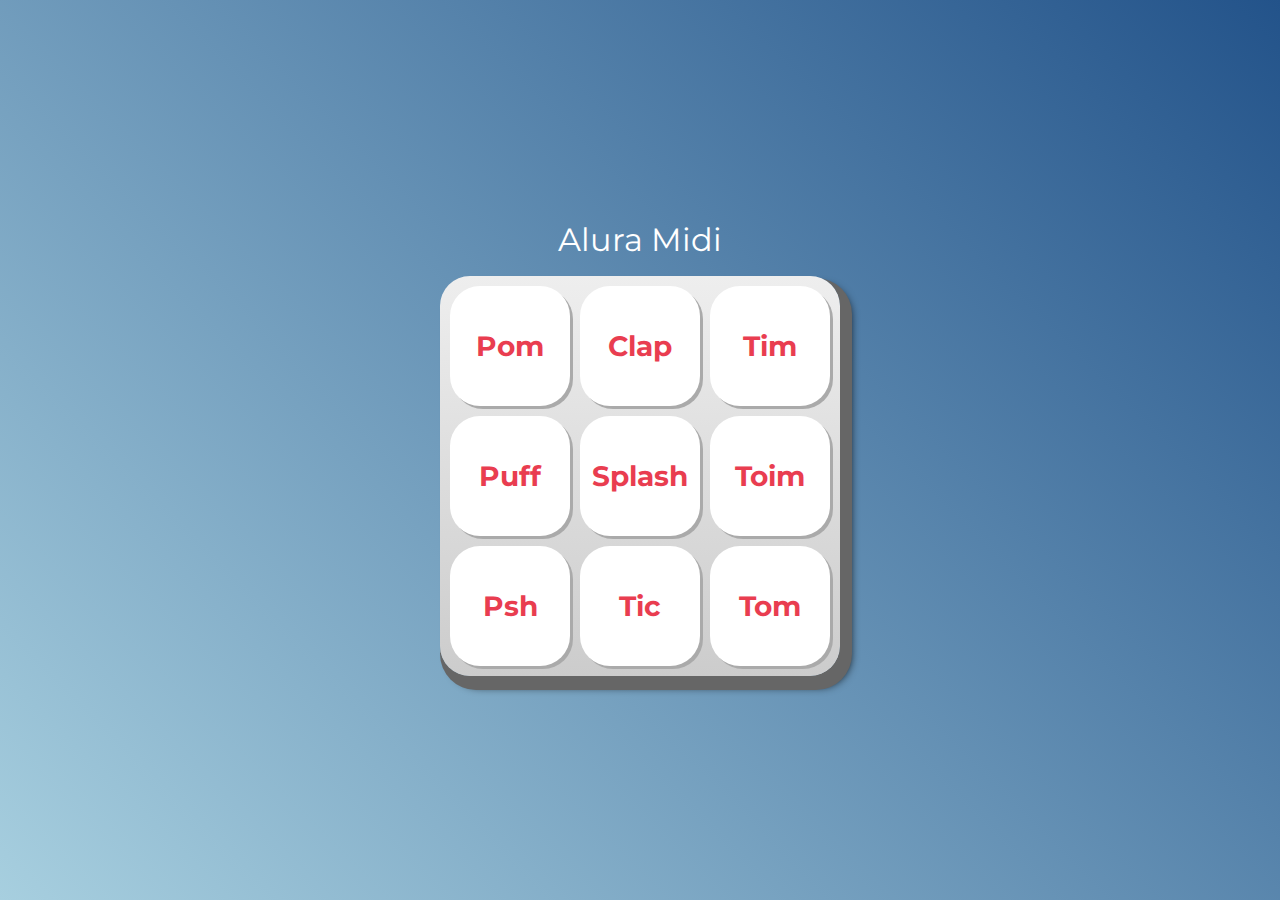
==== aluramidi-curso-aula4/index.html @ 7d7ca87d "Add files via upload" ====
<!DOCTYPE html>
<html lang="pt-BR">
<head>
    <meta charset="UTF-8">
    <meta http-equiv="X-UA-Compatible" content="IE=edge">
    <meta name="viewport" content="width=device-width, initial-scale=1.0">

    <title>Alura MIDI</title>

    <link rel="preconnect" href="https://fonts.googleapis.com">
    <link rel="preconnect" href="https://fonts.gstatic.com" crossorigin>
    <link href="https://fonts.googleapis.com/css2?family=Montserrat:wght@500;600&display=swap" rel="stylesheet">

    <link rel="icon" type="image/png" href="images/bateria.png">
    <link rel="stylesheet" href="css/reset.css">
    <link rel="stylesheet" href="css/estilos.css">

</head>
<body>

    <h1>Alura Midi</h1>

    <section class="teclado">
        <button class="tecla tecla_pom">Pom</button>
        <button class="tecla tecla_clap">Clap</button>
        <button class="tecla tecla_tim">Tim</button>

        <button class="tecla tecla_puff">Puff</button>
        <button class="tecla tecla_splash">Splash</button>
        <button class="tecla tecla_toim">Toim</button>

        <button class="tecla tecla_psh">Psh</button>
        <button class="tecla tecla_tic">Tic</button>
        <button class="tecla tecla_tom">Tom</button>
    </section>

    <audio src="sounds/keyq.wav" id="som_tecla_pom"></audio>
    <audio src="sounds/keyw.wav" id="som_tecla_clap"></audio>
    <audio src="sounds/keye.wav" id="som_tecla_tim"></audio>
    <audio src="sounds/keya.wav" id="som_tecla_puff"></audio>
    <audio src="sounds/keys.wav" id="som_tecla_splash"></audio>
    <audio src="sounds/keyd.wav" id="som_tecla_toim"></audio>
    <audio src="sounds/keyz.wav" id="som_tecla_psh"></audio>
    <audio src="sounds/keyx.wav" id="som_tecla_tic"></audio>
    <audio src="sounds/keyc.wav" id="som_tecla_tom"></audio>

    <script src="main.js"></script>

</body>
</html>
---- aluramidi-curso-aula4/css/estilos.css ----
:root {
  --cinza: #aaa;
  --vermelha: #e93d50;
  --vermelha-escura: #af303f;
  --branca: #fff;
  --luz: rgb(229, 255, 0);
}

body {
  align-items: center;
  background: linear-gradient(45deg, #a7cfdf 0%,#23538a 100%);
  display: flex;
  justify-content: center;
  flex-direction: column;
  font-family: 'Montserrat', sans-serif;
  min-height: 100vh;
}

h1 {
  color: var(--branca);
  margin-bottom: 20px;
  font-size: 2rem;
}

.teclado {
  background: linear-gradient(to bottom, #eeeeee 0%,#cccccc 100%);
  box-shadow: 6px 8px 0 6px #666, 10px 10px 10px #000;
  border-radius: 30px;
  display: grid;
  gap: 10px;
  grid-template-columns: repeat(3, 1fr);
  padding: 10px;
}

.tecla {
  background-color: var(--branca);
  border-radius: 30px;
  box-shadow: 3px 3px 0 var(--cinza);
  color: var(--vermelha);
  cursor: pointer;
  height: 120px;
  font-size: 1.75em;
  font-weight: bold;
  line-height: 120px;
  text-align: center;
  width: 120px;
}

.tecla.ativa,
.tecla:active {
  background-color: var(--vermelha);
  border: 4px solid  var(--vermelha);
  box-shadow: 3px 3px 0 var(--vermelha-escura) inset;
  color: var(--branca);
  outline: none;
}

.tecla.focus,
.tecla:focus {
  outline: none;
  box-shadow: 1px 1px 10px var(--luz);
}

.tecla.active:focus,
.tecla:active:focus {
  box-shadow: 3px 3px 0 var(--vermelha-escura) inset, 1px 1px 10px var(--luz);
}
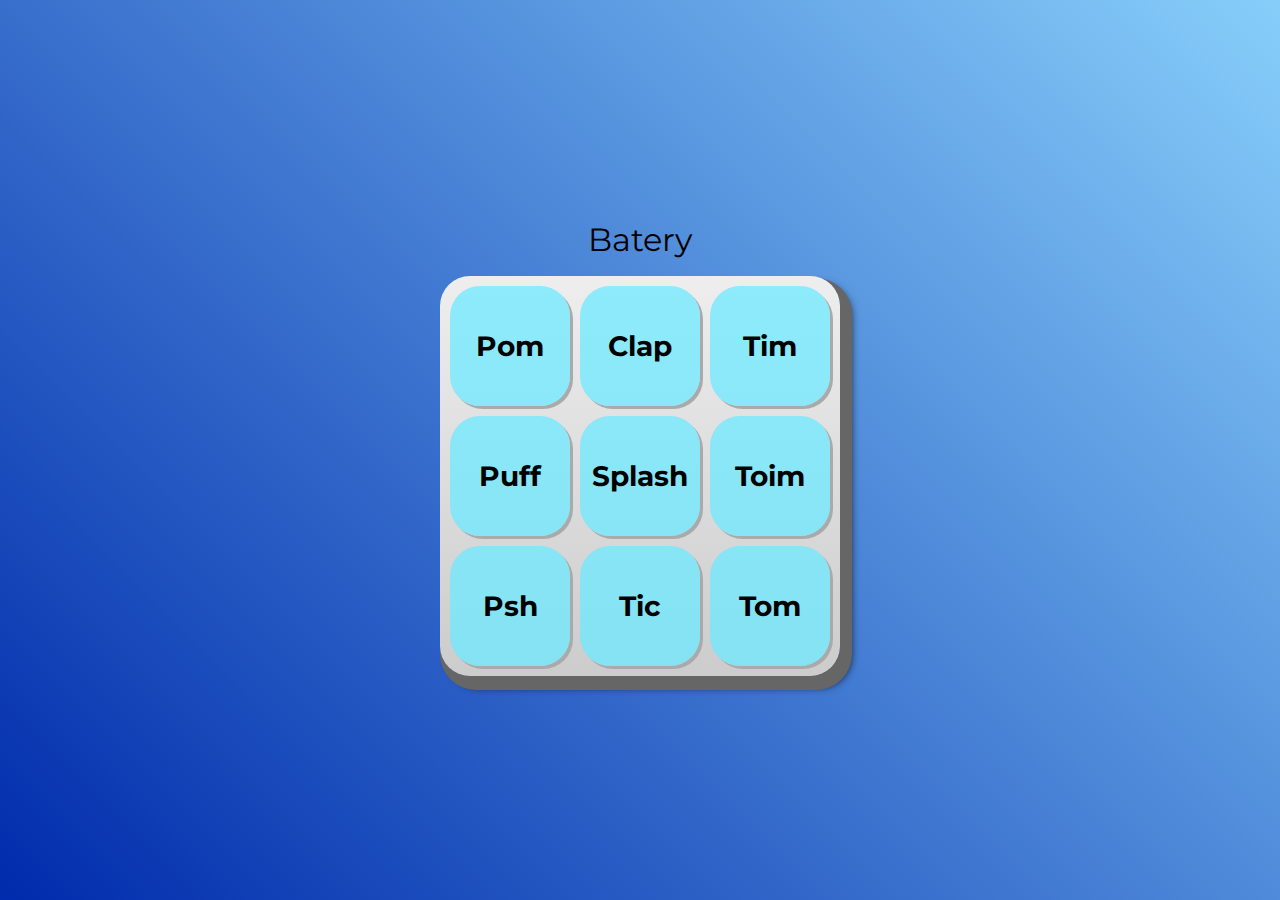
==== commit 317a29b2: "Add files via upload" ====
--- a/aluramidi-curso-aula4/index.html
+++ b/aluramidi-curso-aula4/index.html
@@ -5,7 +5,7 @@
     <meta http-equiv="X-UA-Compatible" content="IE=edge">
     <meta name="viewport" content="width=device-width, initial-scale=1.0">
 
-    <title>Alura MIDI</title>
+    <title>Alura Batery</title>
 
     <link rel="preconnect" href="https://fonts.googleapis.com">
     <link rel="preconnect" href="https://fonts.gstatic.com" crossorigin>
@@ -18,7 +18,7 @@
 </head>
 <body>
 
-    <h1>Alura Midi</h1>
+    <h1 class="titulo">Batery</h1>
 
     <section class="teclado">
         <button class="tecla tecla_pom">Pom</button>
--- a/aluramidi-curso-aula4/css/estilos.css
+++ b/aluramidi-curso-aula4/css/estilos.css
@@ -1,14 +1,14 @@
 :root {
   --cinza: #aaa;
-  --vermelha: #e93d50;
-  --vermelha-escura: #af303f;
-  --branca: #fff;
-  --luz: rgb(229, 255, 0);
+  --vermelha: #000000;
+  --vermelha-escura: #87CEFA;
+  --branca: #6be9ffbe;
+  --luz: #708090(229, 255, 0);
 }
 
 body {
   align-items: center;
-  background: linear-gradient(45deg, #a7cfdf 0%,#23538a 100%);
+  background: linear-gradient(45deg,#002bac 0%, #87CEFA 100%);
   display: flex;
   justify-content: center;
   flex-direction: column;
@@ -65,3 +65,7 @@
 .tecla:active:focus {
   box-shadow: 3px 3px 0 var(--vermelha-escura) inset, 1px 1px 10px var(--luz);
 }
+
+.titulo{
+  color: #000000;
+}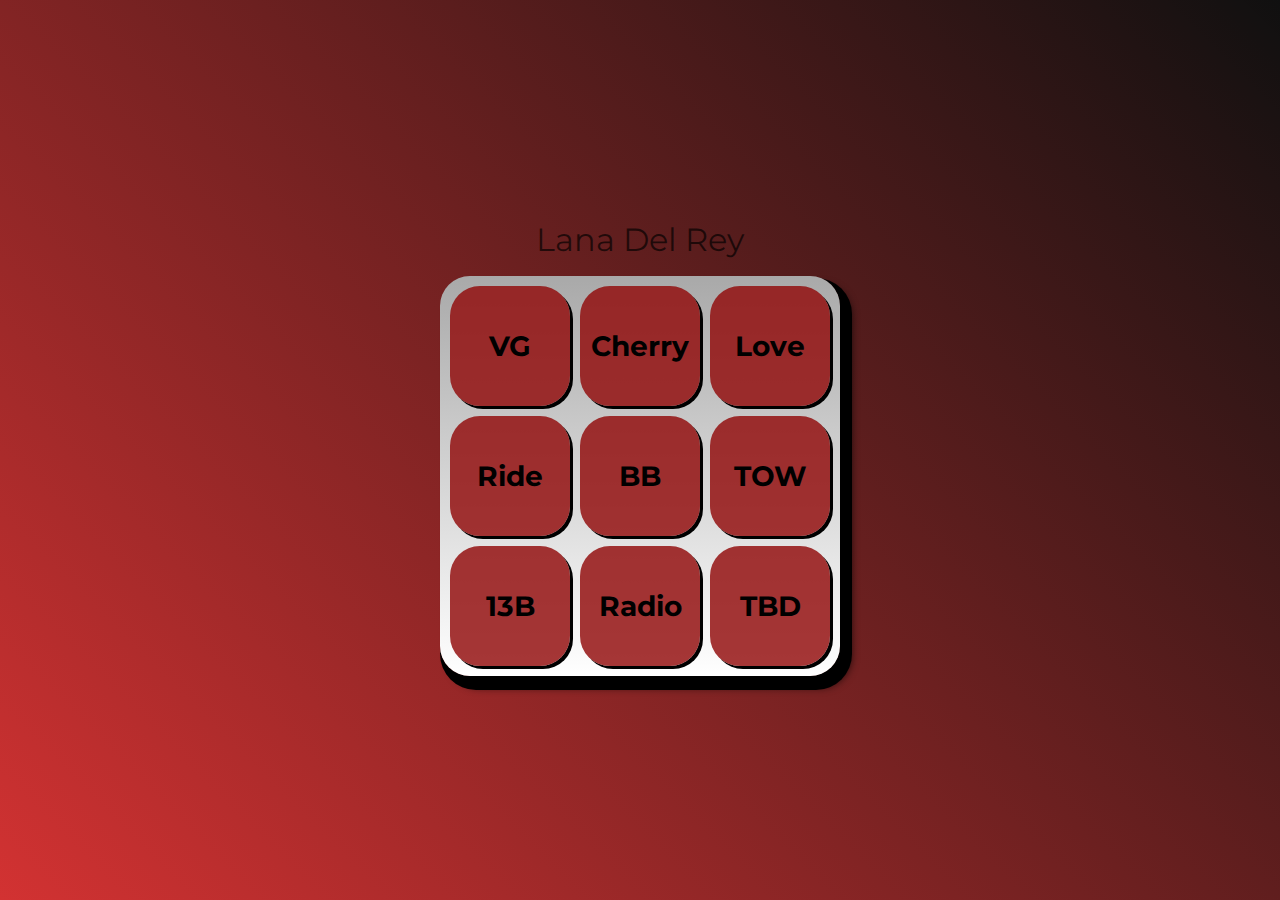
==== commit 1b34758c: "Add files via upload" ====
--- a/aluramidi-curso-aula4/index.html
+++ b/aluramidi-curso-aula4/index.html
@@ -18,20 +18,20 @@
 </head>
 <body>
 
-    <h1 class="titulo">Batery</h1>
+    <h1 class="titulo">Lana Del Rey</h1>
 
     <section class="teclado">
-        <button class="tecla tecla_pom">Pom</button>
-        <button class="tecla tecla_clap">Clap</button>
-        <button class="tecla tecla_tim">Tim</button>
+        <button class="tecla tecla_pom">VG</button>
+        <button class="tecla tecla_clap">Cherry</button>
+        <button class="tecla tecla_tim">Love</button>
 
-        <button class="tecla tecla_puff">Puff</button>
-        <button class="tecla tecla_splash">Splash</button>
-        <button class="tecla tecla_toim">Toim</button>
+        <button class="tecla tecla_puff">Ride</button>
+        <button class="tecla tecla_splash">BB</button>
+        <button class="tecla tecla_toim">TOW</button>
 
-        <button class="tecla tecla_psh">Psh</button>
-        <button class="tecla tecla_tic">Tic</button>
-        <button class="tecla tecla_tom">Tom</button>
+        <button class="tecla tecla_psh">13B</button>
+        <button class="tecla tecla_tic">Radio</button>
+        <button class="tecla tecla_tom">TBD</button>
     </section>
 
     <audio src="sounds/keyq.wav" id="som_tecla_pom"></audio>
--- a/aluramidi-curso-aula4/css/estilos.css
+++ b/aluramidi-curso-aula4/css/estilos.css
@@ -1,14 +1,14 @@
 :root {
-  --cinza: #aaa;
+  --cinza: #000000;
   --vermelha: #000000;
-  --vermelha-escura: #87CEFA;
-  --branca: #6be9ffbe;
-  --luz: #708090(229, 255, 0);
+  --vermelha-escura: #d4463c;
+  --branca: #910909d0;
+  --luz: #A0522D(229, 255, 0);
 }
 
 body {
   align-items: center;
-  background: linear-gradient(45deg,#002bac 0%, #87CEFA 100%);
+  background: linear-gradient(45deg, #c90606d2 0%, #000000ef 100%);
   display: flex;
   justify-content: center;
   flex-direction: column;
@@ -23,8 +23,8 @@
 }
 
 .teclado {
-  background: linear-gradient(to bottom, #eeeeee 0%,#cccccc 100%);
-  box-shadow: 6px 8px 0 6px #666, 10px 10px 10px #000;
+  background: linear-gradient(to bottom, 	#A9A9A9 0%,#ffffff 100%);
+  box-shadow: 6px 8px 0 6px #000000, 10px 10px 10px #000;
   border-radius: 30px;
   display: grid;
   gap: 10px;
@@ -67,5 +67,5 @@
 }
 
 .titulo{
-  color: #000000;
+  color: #000000a8;
 }